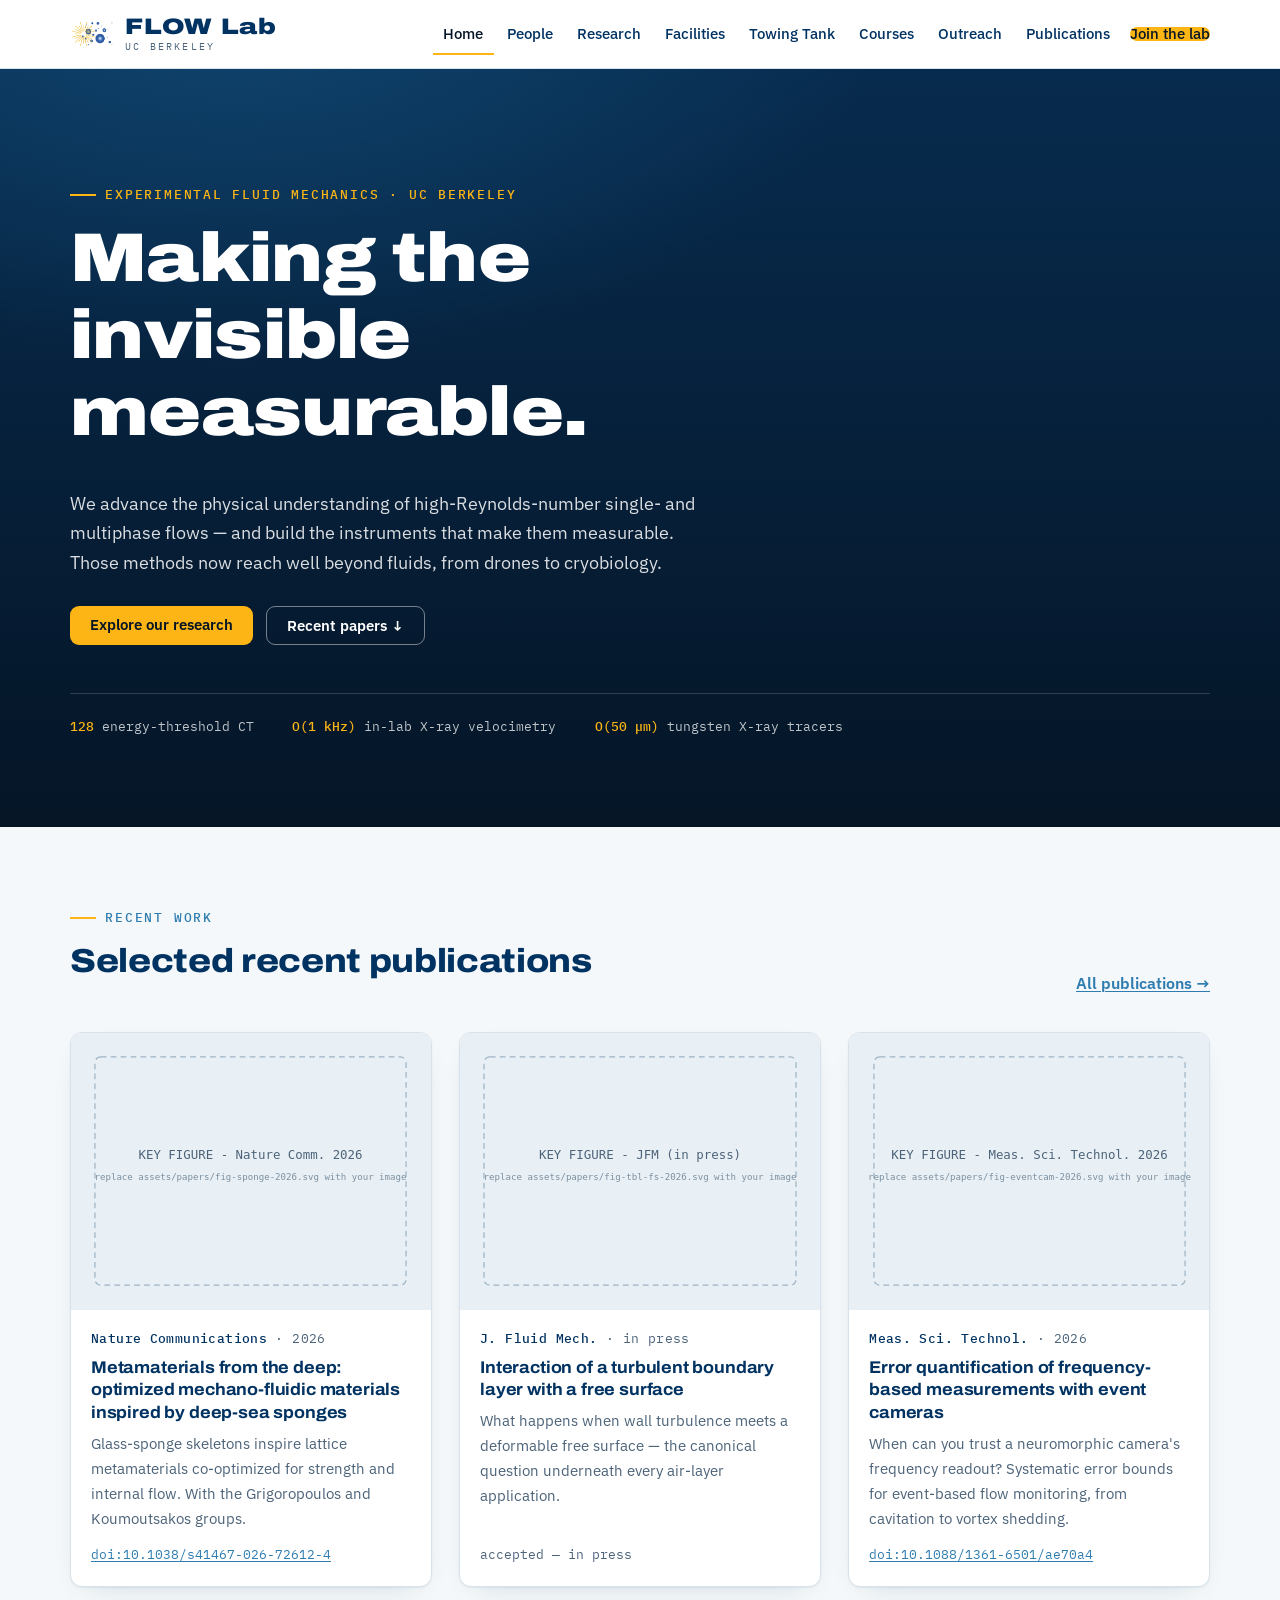
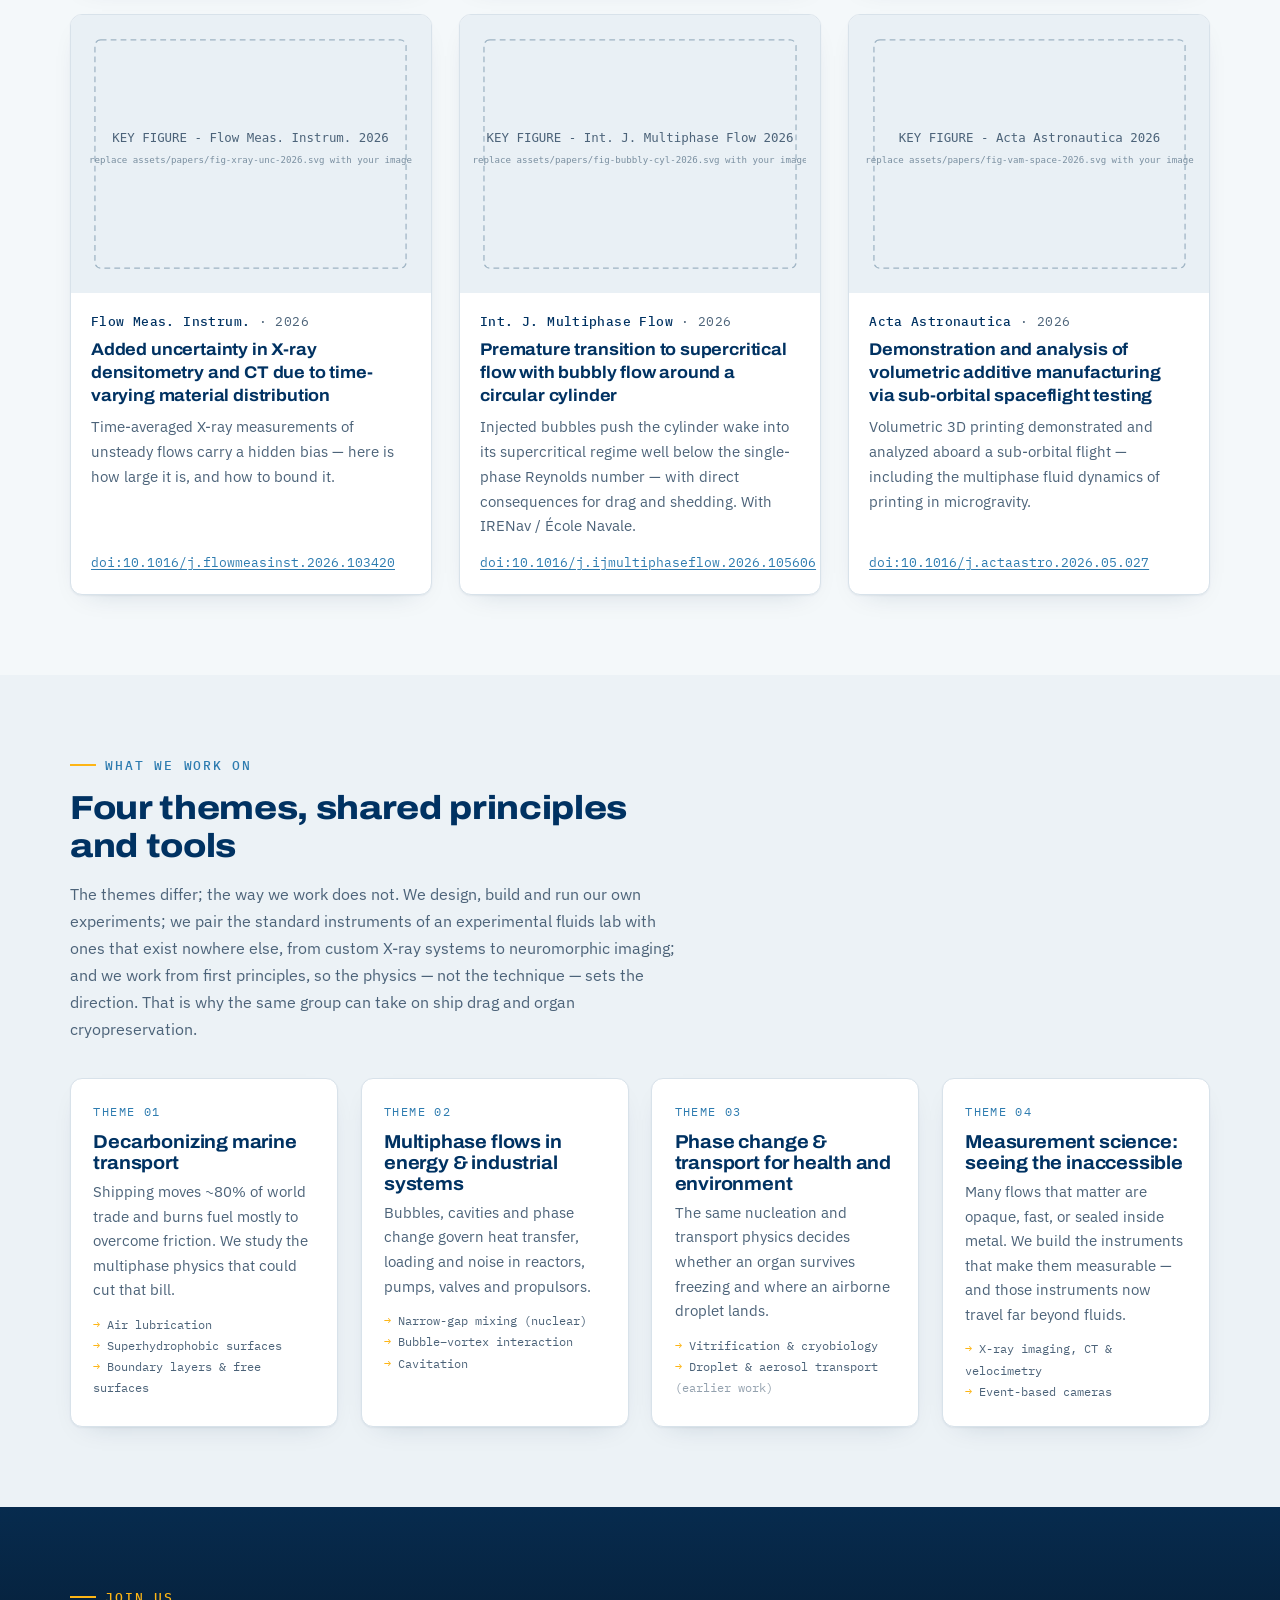
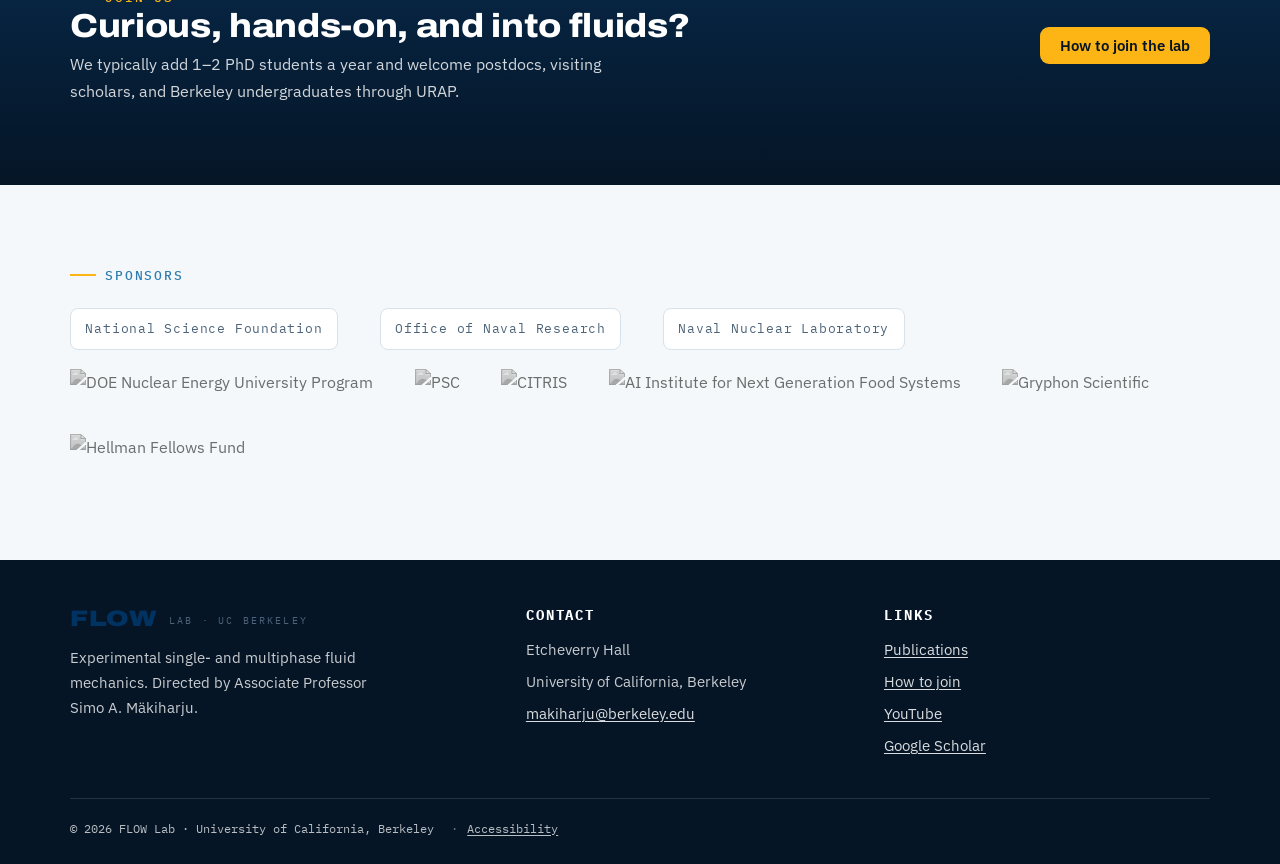
==== index.html @ 6fd6cc65 "Add files via upload" ====
<!DOCTYPE html>
<!-- =====================================================================
     FLOW LAB · HOME — hero, six recent-paper cards (assets/papers/), sponsors. To feature a new paper, copy a <article class="paper-card"> block.
     Site docs: README.md · Shared header/footer are duplicated on every
     page — edit them everywhere or use a tool like sed for global changes.
     ===================================================================== -->
<html lang="en">
<head>
  <meta charset="UTF-8">
  <meta name="viewport" content="width=device-width, initial-scale=1">
  <title>FLOW Lab — Experimental Fluid Mechanics at UC Berkeley</title>
  <meta name="description" content="The FLOW Lab at UC Berkeley advances the physical understanding of high-Reynolds-number single- and multiphase flows, and develops the X-ray, tomographic and event-based diagnostics that make opaque and fast phenomena measurable.">
  <link rel="preconnect" href="https://fonts.googleapis.com">
  <link rel="preconnect" href="https://fonts.gstatic.com" crossorigin>
  <link href="https://fonts.googleapis.com/css2?family=Archivo:wdth,wght@62..125,400..900&family=IBM+Plex+Sans:wght@400;500;600;700&family=IBM+Plex+Mono:wght@400;500&display=swap" rel="stylesheet">
  <link rel="stylesheet" href="css/style.css">
  <link rel="icon" type="image/png" href="assets/img/favicon.png">
</head>
<body>
<a class="skip-link" href="#main">Skip to content</a>

<!-- ======================= HEADER (same on every page; set aria-current on the active link) -->
<header class="site-head">
  <div class="container site-head__row">
    <a class="wordmark" href="index.html" aria-label="FLOW Lab home">
      <!-- Lab emblem (from the official logo). Swap assets/img/emblem.png to update. -->
      <img class="wordmark__emblem" src="assets/img/emblem.png" alt="" width="44" height="44">
      <span class="wordmark__text">
        <span class="wordmark__flow">FLOW Lab</span>
        <span class="wordmark__sub">UC Berkeley</span>
      </span>
    </a>
    <button class="nav-toggle" aria-expanded="false" aria-controls="site-nav">Menu</button>
    <nav id="site-nav" class="site-nav" aria-label="Main">
      <ul>
        <li><a href="index.html" aria-current="page">Home</a></li>
        <li><a href="people.html">People</a></li>
        <li><a href="research-areas.html">Research</a></li>
        <li><a href="facilities-equipment.html">Facilities</a></li>
        <li><a href="physical-model-test-facility.html">Towing Tank</a></li>
        <li><a href="courses.html">Courses</a></li>
        <li><a href="outreach.html">Outreach</a></li>
        <li><a href="publications.html">Publications</a></li>
        <li class="site-nav__cta"><a class="btn btn--gold" href="applying-to-join.html">Join the lab</a></li>
      </ul>
    </nav>
  </div>
</header>

<main id="main">

  <!-- ======================= HERO -->
  <section class="hero">
    <div class="bubbles" aria-hidden="true">
      <span></span><span></span><span></span><span></span><span></span>
      <span></span><span></span><span></span><span></span><span></span>
    </div>
    <div class="container">
      <p class="eyebrow">Experimental fluid mechanics · UC Berkeley</p>
      <!-- HEADLINE: alternatives if you want a different register —
           "Making the complex measurable."   (sober, academic)
           "Making the opaque measurable."    (literal: X-ray through metal)
           "Measuring what cannot be seen."   (no verb-forward claim)      -->
      <h1 class="hero__title">Making the invisible measurable.</h1>
      <p class="hero__lede">
        We advance the physical understanding of high-Reynolds-number single- and multiphase
        flows — and build the instruments that make them measurable. Those methods now reach
        well beyond fluids, from drones to cryobiology.
      </p>
      <div class="hero__actions">
        <a class="btn btn--gold" href="research-areas.html">Explore our research</a>
        <a class="btn btn--ghost" href="#recent-papers">Recent papers ↓</a>
      </div>
      <!-- Capability readout — chosen for what is RARE, not for the biggest
           numbers. Generic specs (tube voltage, tank length, frame rate) live
           on the Facilities page; these four are hard to find anywhere else. -->
      <p class="hero__stats">
        <span><b>128</b> energy-threshold CT</span>
        <span><b>O(1 kHz)</b> in-lab X-ray velocimetry</span>
        <span><b>O(50 µm)</b> tungsten X-ray tracers</span>
      </p>
    </div>
  </section>

  <!-- ======================= RECENT PAPERS
       TO ADD A PAPER: copy one <article class="paper-card"> … </article> block,
       paste it at the TOP of .paper-grid, and edit:
         1. the <img src> (put your figure in assets/, e.g. assets/papers/fig-mypaper-2026.png)
         2. the alt text (describe the figure)
         3. venue + year in .paper-card__meta
         4. the title + DOI links
         5. the one-sentence summary in .paper-card__note
       Keep ~6 cards here; move older ones to publications.html.              -->
  <section class="section" id="recent-papers">
    <div class="container">
      <div class="section__head section__head--row">
        <div>
          <p class="eyebrow">Recent work</p>
          <h2>Selected recent publications</h2>
        </div>
        <a class="section__more" href="publications.html">All publications →</a>
      </div>

      <div class="paper-grid">

        <!-- Paper: Nature Communications 2026 — sponge-inspired metamaterials -->
        <article class="paper-card reveal">
          <a class="paper-card__figwrap" href="https://doi.org/10.1038/s41467-026-72612-4">
            <!-- REPLACE with the paper's key figure -->
            <img src="assets/papers/fig-sponge-2026.svg" alt="Key figure: deep-sea-sponge-inspired mechano-fluidic metamaterial lattice" loading="lazy">
          </a>
          <div class="paper-card__body">
            <p class="paper-card__meta"><b>Nature Communications</b> · 2026</p>
            <h3 class="paper-card__title">
              <a href="https://doi.org/10.1038/s41467-026-72612-4">Metamaterials from the deep: optimized mechano-fluidic materials inspired by deep-sea sponges</a>
            </h3>
            <p class="paper-card__note">Glass-sponge skeletons inspire lattice metamaterials co-optimized for strength and internal flow. With the Grigoropoulos and Koumoutsakos groups.</p>
            <p class="paper-card__doi"><a href="https://doi.org/10.1038/s41467-026-72612-4">doi:10.1038/s41467-026-72612-4</a></p>
          </div>
        </article>
        <!-- Paper: JFM in press — turbulent boundary layer & free surface -->
        <article class="paper-card reveal">
          <a class="paper-card__figwrap" href="publications.html#journal">
            <!-- REPLACE with the paper's key figure -->
            <img src="assets/papers/fig-tbl-fs-2026.svg" alt="Key figure: turbulent boundary layer interacting with a free surface" loading="lazy">
          </a>
          <div class="paper-card__body">
            <p class="paper-card__meta"><b>J. Fluid Mech.</b> · in press</p>
            <h3 class="paper-card__title">
              <a href="publications.html#journal">Interaction of a turbulent boundary layer with a free surface</a>
            </h3>
            <p class="paper-card__note">What happens when wall turbulence meets a deformable free surface — the canonical question underneath every air-layer application.</p>
            <p class="paper-card__doi"><span class="pub-note">accepted — in press</span></p>
          </div>
        </article>
        <!-- Paper: Measurement Science & Technology 2026 — event cameras -->
        <article class="paper-card reveal">
          <a class="paper-card__figwrap" href="https://doi.org/10.1088/1361-6501/ae70a4">
            <!-- REPLACE with the paper's key figure -->
            <img src="assets/papers/fig-eventcam-2026.svg" alt="Key figure: error quantification of event-camera frequency measurements" loading="lazy">
          </a>
          <div class="paper-card__body">
            <p class="paper-card__meta"><b>Meas. Sci. Technol.</b> · 2026</p>
            <h3 class="paper-card__title">
              <a href="https://doi.org/10.1088/1361-6501/ae70a4">Error quantification of frequency-based measurements with event cameras</a>
            </h3>
            <p class="paper-card__note">When can you trust a neuromorphic camera's frequency readout? Systematic error bounds for event-based flow monitoring, from cavitation to vortex shedding.</p>
            <p class="paper-card__doi"><a href="https://doi.org/10.1088/1361-6501/ae70a4">doi:10.1088/1361-6501/ae70a4</a></p>
          </div>
        </article>
        <!-- Paper: Flow Measurement and Instrumentation 2026 — X-ray uncertainty -->
        <article class="paper-card reveal">
          <a class="paper-card__figwrap" href="https://doi.org/10.1016/j.flowmeasinst.2026.103420">
            <!-- REPLACE with the paper's key figure -->
            <img src="assets/papers/fig-xray-unc-2026.svg" alt="Key figure: added uncertainty in X-ray densitometry of unsteady flows" loading="lazy">
          </a>
          <div class="paper-card__body">
            <p class="paper-card__meta"><b>Flow Meas. Instrum.</b> · 2026</p>
            <h3 class="paper-card__title">
              <a href="https://doi.org/10.1016/j.flowmeasinst.2026.103420">Added uncertainty in X-ray densitometry and CT due to time-varying material distribution</a>
            </h3>
            <p class="paper-card__note">Time-averaged X-ray measurements of unsteady flows carry a hidden bias — here is how large it is, and how to bound it.</p>
            <p class="paper-card__doi"><a href="https://doi.org/10.1016/j.flowmeasinst.2026.103420">doi:10.1016/j.flowmeasinst.2026.103420</a></p>
          </div>
        </article>
        <!-- Paper: IJMF 2026 — premature supercritical transition -->
        <article class="paper-card reveal">
          <a class="paper-card__figwrap" href="https://doi.org/10.1016/j.ijmultiphaseflow.2026.105606">
            <!-- REPLACE with the paper's key figure -->
            <img src="assets/papers/fig-bubbly-cyl-2026.svg" alt="Key figure: bubbly flow around a circular cylinder in the supercritical regime" loading="lazy">
          </a>
          <div class="paper-card__body">
            <p class="paper-card__meta"><b>Int. J. Multiphase Flow</b> · 2026</p>
            <h3 class="paper-card__title">
              <a href="https://doi.org/10.1016/j.ijmultiphaseflow.2026.105606">Premature transition to supercritical flow with bubbly flow around a circular cylinder</a>
            </h3>
            <p class="paper-card__note">Injected bubbles push the cylinder wake into its supercritical regime well below the single-phase Reynolds number — with direct consequences for drag and shedding. With IRENav / École Navale.</p>
            <p class="paper-card__doi"><a href="https://doi.org/10.1016/j.ijmultiphaseflow.2026.105606">doi:10.1016/j.ijmultiphaseflow.2026.105606</a></p>
          </div>
        </article>
        <!-- Paper: Acta Astronautica 2026 — printing in microgravity -->
        <article class="paper-card reveal">
          <a class="paper-card__figwrap" href="https://doi.org/10.1016/j.actaastro.2026.05.027">
            <!-- REPLACE with the paper's key figure -->
            <img src="assets/papers/fig-vam-space-2026.svg" alt="Key figure: volumetric additive manufacturing aboard a sub-orbital flight" loading="lazy">
          </a>
          <div class="paper-card__body">
            <p class="paper-card__meta"><b>Acta Astronautica</b> · 2026</p>
            <h3 class="paper-card__title">
              <a href="https://doi.org/10.1016/j.actaastro.2026.05.027">Demonstration and analysis of volumetric additive manufacturing via sub-orbital spaceflight testing</a>
            </h3>
            <p class="paper-card__note">Volumetric 3D printing demonstrated and analyzed aboard a sub-orbital flight — including the multiphase fluid dynamics of printing in microgravity.</p>
            <p class="paper-card__doi"><a href="https://doi.org/10.1016/j.actaastro.2026.05.027">doi:10.1016/j.actaastro.2026.05.027</a></p>
          </div>
        </article>

      </div>
    </div>
  </section>

  <!-- ======================= RESEARCH AT A GLANCE -->
  <section class="section section--tint">
    <div class="container">
      <div class="section__head">
        <p class="eyebrow">What we work on</p>
        <!-- HEADING alternatives, if you want a different register:
             "Four themes, shared principles and tools"
             "Four themes, common physics, shared instruments"
             "Four themes, one way of working"                          -->
        <h2>Four themes, shared principles and tools</h2>
        <p style="margin:0.7rem 0 0; color:var(--slate); max-width:70ch;">
          The themes differ; the way we work does not. We design, build and run our own
          experiments; we pair the standard instruments of an experimental fluids lab with
          ones that exist nowhere else, from custom X-ray systems to neuromorphic imaging;
          and we work from first principles, so the physics — not the technique — sets the
          direction. That is why the same group can take on ship drag and organ
          cryopreservation.
        </p>
      </div>
      <!-- These four tiles mirror the theme headings on research-areas.html.
           Edit both together so the site tells one consistent story. -->
      <div class="tile-grid">
        <a class="tile reveal" href="research-areas.html#marine">
          <span class="tile__kicker">Theme 01</span>
          <h3>Decarbonizing marine transport</h3>
          <p>Shipping moves ~80% of world trade and burns fuel mostly to overcome friction. We study the multiphase physics that could cut that bill.</p>
          <ul class="tile__topics">
            <li>Air lubrication</li>
            <li>Superhydrophobic surfaces</li>
            <li>Boundary layers &amp; free surfaces</li>
          </ul>
        </a>
        <a class="tile reveal" href="research-areas.html#energy">
          <span class="tile__kicker">Theme 02</span>
          <h3>Multiphase flows in energy &amp; industrial systems</h3>
          <p>Bubbles, cavities and phase change govern heat transfer, loading and noise in reactors, pumps, valves and propulsors.</p>
          <ul class="tile__topics">
            <li>Narrow-gap mixing (nuclear)</li>
            <li>Bubble–vortex interaction</li>
            <li>Cavitation</li>
          </ul>
        </a>
        <a class="tile reveal" href="research-areas.html#health">
          <span class="tile__kicker">Theme 03</span>
          <h3>Phase change &amp; transport for health and environment</h3>
          <p>The same nucleation and transport physics decides whether an organ survives freezing and where an airborne droplet lands.</p>
          <ul class="tile__topics">
            <li>Vitrification &amp; cryobiology</li>
            <li>Droplet &amp; aerosol transport <span style="opacity:.6">(earlier work)</span></li>
          </ul>
        </a>
        <a class="tile reveal" href="research-areas.html#measurement">
          <span class="tile__kicker">Theme 04</span>
          <h3>Measurement science: seeing the inaccessible</h3>
          <p>Many flows that matter are opaque, fast, or sealed inside metal. We build the instruments that make them measurable — and those instruments now travel far beyond fluids.</p>
          <ul class="tile__topics">
            <li>X-ray imaging, CT &amp; velocimetry</li>
            <li>Event-based cameras</li>
          </ul>
        </a>
      </div>
    </div>
  </section>

  <!-- ======================= JOIN CALLOUT -->
  <section class="section section--navy">
    <div class="container callout">
      <div>
        <p class="eyebrow">Join us</p>
        <h2>Curious, hands-on, and into fluids?</h2>
        <p>We typically add 1–2 PhD students a year and welcome postdocs, visiting scholars, and Berkeley undergraduates through URAP.</p>
      </div>
      <a class="btn btn--gold" href="applying-to-join.html">How to join the lab</a>
    </div>
  </section>

  <!-- ======================= SPONSORS
       Logos hosted on flow.berkeley.edu are hotlinked; move them into assets/ when you deploy.
       ONR and NNL are shown as text badges — drop logo files into assets/ and swap if preferred. -->
  <section class="section">
    <div class="container">
      <p class="eyebrow">Sponsors</p>
      <div class="sponsor-row">
        <span class="sponsor-text">National Science Foundation</span>
        <span class="sponsor-text">Office of Naval Research</span>
        <span class="sponsor-text">Naval Nuclear Laboratory</span>
        <img src="https://neup.inl.gov/SiteAssets/NEUP%20Logo-Gold.png" alt="DOE Nuclear Energy University Program" loading="lazy">
        <img src="https://flow.berkeley.edu/wp-content/uploads/2019/12/PSC.png" alt="PSC" loading="lazy">
        <img src="https://flow.berkeley.edu/wp-content/uploads/2020/05/Citris-1024x385.png" alt="CITRIS" loading="lazy">
        <img src="https://flow.berkeley.edu/wp-content/uploads/2022/08/AIFS_logo.png" alt="AI Institute for Next Generation Food Systems" loading="lazy">
        <img src="https://flow.berkeley.edu/wp-content/uploads/2022/08/Gryphon_logo.png" alt="Gryphon Scientific" loading="lazy">
        <img src="https://flow.berkeley.edu/wp-content/uploads/2022/08/Hellman_logo.png" alt="Hellman Fellows Fund" loading="lazy">
      </div>
    </div>
  </section>

</main>

<!-- ======================= FOOTER (same on every page) -->
<footer class="site-foot">
  <div class="container site-foot__grid">
    <div>
      <a class="wordmark" href="index.html" aria-label="FLOW Lab home">
        <span class="wordmark__flow">FLOW</span>
        <span class="wordmark__sub">Lab · UC Berkeley</span>
      </a>
      <p style="margin-top:1rem; max-width:34ch; font-size:0.94rem;">
        Experimental single- and multiphase fluid mechanics. Directed by
        Associate Professor Simo A. Mäkiharju.
      </p>
    </div>
    <div>
      <h4>Contact</h4>
      <ul>
        <li>Etcheverry Hall</li>
        <li>University of California, Berkeley</li>
        <li><a href="mailto:makiharju@berkeley.edu">makiharju@berkeley.edu</a></li>
      </ul>
    </div>
    <div>
      <h4>Links</h4>
      <ul>
        <li><a href="publications.html">Publications</a></li>
        <li><a href="applying-to-join.html">How to join</a></li>
        <li><a href="https://www.youtube.com/@FLOWlab_fluids/featured">YouTube</a></li>
        <li><a href="https://scholar.google.com/citations?user=E8e8-Z8AAAAJ">Google Scholar</a></li>
      </ul>
    </div>
  </div>
  <div class="container site-foot__legal">
    <span>© <span id="year">2026</span> FLOW Lab · University of California, Berkeley</span>
    <span class="legal-sep" aria-hidden="true">·</span><a href="https://dap.berkeley.edu/get-help/report-web-accessibility-issue">Accessibility</a>
  </div>
</footer>

<script src="js/main.js"></script>
</body>
</html>
---- css/style.css ----
/* ==========================================================================
   FLOW LAB — UC BERKELEY · site stylesheet
   --------------------------------------------------------------------------
   One file, no build step. Sections:
     1. Design tokens  (colors, type, spacing — EDIT HERE FIRST)
     2. Base & typography
     3. Header / navigation
     4. Hero (home) + rising bubbles
     5. Page hero (interior pages)
     6. Sections, cards, paper cards
     7. People, media, spec lists, tables
     8. Callouts, sponsors, footer
     9. Utilities, reveal animation, accessibility
   ========================================================================== */

/* --------------------------------------------------------------------------
   1. DESIGN TOKENS — change the look of the whole site from here
   -------------------------------------------------------------------------- */
:root {
  /* Color — Berkeley navy + California Gold */
  --navy-950: #051526;   /* deepest water: hero bottom, footer          */
  --navy-900: #072B4E;   /* hero / header background                    */
  --navy-800: #0D3A66;   /* hover states on navy                        */
  --berkeley: #003262;   /* official Berkeley Blue (bands, headings)    */
  --sea:      #2E7CB0;   /* secondary accent (rules, icons)             */
  --gold:     #FDB515;   /* California Gold — the accent. Use sparingly */
  --gold-deep:#DE9A00;   /* gold hover                                  */
  --paper:    #F4F8FA;   /* page background, cool lab-white             */
  --card:     #FFFFFF;   /* card surfaces                               */
  --fig-bg:   #E9F0F5;   /* letterbox behind paper figures              */
  --ink:      #12263C;   /* body text on light                          */
  --slate:    #4C6379;   /* muted text, captions                        */
  --line:     #D8E2EA;   /* hairlines, card borders                     */

  /* Type — display / body / utility */
  --font-display: "Archivo", "Helvetica Neue", Arial, sans-serif;
  --font-body:    "IBM Plex Sans", "Segoe UI", system-ui, sans-serif;
  --font-mono:    "IBM Plex Mono", "SFMono-Regular", Consolas, monospace;

  /* Fluid type scale */
  --fs-hero: clamp(2.4rem, 5.6vw, 4.3rem);
  --fs-h1:   clamp(2rem, 4vw, 3rem);
  --fs-h2:   clamp(1.5rem, 2.6vw, 2.1rem);
  --fs-h3:   1.17rem;
  --fs-body: 1.02rem;
  --fs-small:0.9rem;
  --fs-mono: 0.8rem;

  /* Layout */
  --container: 1140px;
  --radius: 12px;
  --shadow: 0 1px 2px rgba(7, 43, 78, 0.06), 0 10px 28px -18px rgba(7, 43, 78, 0.25);
  --shadow-lift: 0 2px 4px rgba(7, 43, 78, 0.07), 0 18px 40px -18px rgba(7, 43, 78, 0.32);
}

/* --------------------------------------------------------------------------
   2. BASE & TYPOGRAPHY
   -------------------------------------------------------------------------- */
*, *::before, *::after { box-sizing: border-box; }

html { scroll-behavior: smooth; }

body {
  margin: 0;
  font-family: var(--font-body);
  font-size: var(--fs-body);
  line-height: 1.65;
  color: var(--ink);
  background: var(--paper);
  -webkit-font-smoothing: antialiased;
}

img, video, iframe { max-width: 100%; height: auto; display: block; }

h1, h2, h3, h4 {
  font-family: var(--font-display);
  font-stretch: 112%;               /* Archivo width axis: slightly expanded */
  line-height: 1.12;
  letter-spacing: -0.01em;
  color: var(--berkeley);
  margin: 0 0 0.5em;
}
h1 { font-size: var(--fs-h1); font-weight: 800; }
h2 { font-size: var(--fs-h2); font-weight: 800; }
h3 { font-size: var(--fs-h3); font-weight: 700; font-stretch: 106%; }

p { margin: 0 0 1em; }
a { color: var(--sea); text-decoration-thickness: 1px; text-underline-offset: 2px; }
a:hover { color: var(--berkeley); }

.container { width: min(var(--container), 100% - 2.5rem); margin-inline: auto; }

/* Mono eyebrow used above headings site-wide */
.eyebrow {
  font-family: var(--font-mono);
  font-size: var(--fs-mono);
  font-weight: 500;
  letter-spacing: 0.14em;
  text-transform: uppercase;
  color: var(--sea);
  margin: 0 0 0.9rem;
}
.eyebrow::before {
  content: "";
  display: inline-block;
  width: 1.6rem; height: 2px;
  background: var(--gold);
  vertical-align: 0.28em;
  margin-right: 0.6rem;
}

/* Figure captions — set in mono like a journal figure */
.figcap {
  font-family: var(--font-mono);
  font-size: var(--fs-mono);
  color: var(--slate);
  line-height: 1.55;
  margin-top: 0.7rem;
}

/* --------------------------------------------------------------------------
   3. HEADER / NAVIGATION  (identical markup on every page)
   -------------------------------------------------------------------------- */
.skip-link {
  position: absolute; left: 1rem; top: -3rem;
  background: var(--gold); color: var(--navy-950);
  padding: 0.5rem 1rem; border-radius: 6px; z-index: 100;
  font-weight: 600; transition: top 0.15s ease;
}
.skip-link:focus { top: 1rem; }

.site-head {
  position: sticky; top: 0; z-index: 50;
  background: #fff;                    /* white bar so the blue/gold logo reads */
  border-bottom: 1px solid var(--line);
}
.site-head__row {
  display: flex; align-items: center; justify-content: space-between;
  gap: 1rem; min-height: 68px;
}

/* Wordmark — lab emblem + name */
.wordmark { display: flex; align-items: center; gap: 0.7rem; text-decoration: none; line-height: 1; }
.wordmark__emblem { width: 44px; height: 44px; }
.wordmark__text { display: flex; flex-direction: column; }
.wordmark__flow {
  font-family: var(--font-display);
  font-stretch: 125%; font-weight: 900;
  font-size: 1.4rem; letter-spacing: 0.03em;
  color: var(--berkeley);
}
.wordmark__sub {
  font-family: var(--font-mono); font-size: 0.62rem;
  letter-spacing: 0.22em; text-transform: uppercase;
  color: var(--slate); margin-top: 4px;
}

.site-nav ul { list-style: none; margin: 0; padding: 0; display: flex; align-items: center; gap: 0.2rem; }
.site-nav a {
  display: block; padding: 0.55rem 0.65rem;
  font-size: 0.92rem; font-weight: 500;
  color: var(--berkeley); text-decoration: none;
  border-radius: 7px;
}
.site-nav a:hover { color: var(--navy-950); background: var(--fig-bg); }
.site-nav a[aria-current="page"] {
  color: var(--navy-950);
  box-shadow: inset 0 -2px 0 var(--gold);
  border-radius: 7px 7px 0 0;
}
.site-nav__cta { margin-left: 0.4rem; }
.site-nav__cta a { padding: 0; }
.site-nav__cta a:hover { background: none; }

.nav-toggle {
  display: none;
  font-family: var(--font-mono); font-size: 0.8rem; letter-spacing: 0.1em;
  background: transparent; color: var(--berkeley);
  border: 1px solid var(--line); border-radius: 7px;
  padding: 0.5rem 0.9rem; cursor: pointer;
}

/* Mobile nav */
@media (max-width: 980px) {
  .nav-toggle { display: inline-block; }
  .site-nav { display: none; position: absolute; left: 0; right: 0; top: 100%; background: #fff; border-bottom: 1px solid var(--line); box-shadow: var(--shadow); padding: 0.6rem 1.25rem 1.1rem; }
  .site-nav.is-open { display: block; }
  .site-nav ul { flex-direction: column; align-items: stretch; gap: 0.1rem; }
  .site-nav a { padding: 0.7rem 0.6rem; font-size: 1rem; }
  .site-nav a[aria-current="page"] { box-shadow: inset 3px 0 0 var(--gold); border-radius: 7px; }
  .site-nav__cta { margin: 0.6rem 0 0; }
}

/* Buttons */
.btn {
  display: inline-block; font-weight: 600; text-decoration: none;
  padding: 0.68rem 1.25rem; border-radius: 9px;
  font-size: 0.95rem; line-height: 1; transition: background 0.15s ease, transform 0.15s ease;
}
.btn--gold { background: var(--gold); color: var(--navy-950) !important; }
.btn--gold:hover { background: var(--gold-deep); transform: translateY(-1px); }
.btn--ghost { color: #fff !important; border: 1px solid rgba(255, 255, 255, 0.45); }
.btn--ghost:hover { border-color: #fff; background: rgba(255, 255, 255, 0.08); }
.btn--navy { background: var(--berkeley); color: #fff !important; }
.btn--navy:hover { background: var(--navy-800); }

/* --------------------------------------------------------------------------
   4. HERO (home) — deep water with rising bubbles
   -------------------------------------------------------------------------- */
.hero {
  position: relative; overflow: hidden;
  background:
    radial-gradient(1100px 620px at 18% -10%, #10456F 0%, rgba(16, 69, 111, 0) 60%),
    linear-gradient(180deg, var(--navy-900) 0%, var(--navy-950) 100%);
  color: #fff;
  padding: clamp(4.2rem, 9vw, 7.5rem) 0 clamp(3.2rem, 6vw, 5rem);
}
.hero .eyebrow { color: var(--gold); }
.hero__title {
  font-size: var(--fs-hero); font-weight: 900; font-stretch: 118%;
  color: #fff; max-width: 15ch; margin-bottom: 0.55em;
}
.hero__lede { font-size: 1.12rem; color: rgba(255, 255, 255, 0.85); max-width: 58ch; }
.hero__actions { display: flex; flex-wrap: wrap; gap: 0.8rem; margin-top: 1.8rem; }

/* Capability stats — real numbers from the lab, set like instrument readouts */
.hero__stats {
  display: flex; flex-wrap: wrap; gap: 0.6rem 2.4rem;
  margin-top: 3rem; padding-top: 1.4rem;
  border-top: 1px solid rgba(255, 255, 255, 0.16);
  font-family: var(--font-mono); font-size: var(--fs-mono);
  color: rgba(255, 255, 255, 0.75);
  position: relative; z-index: 2;
}
.hero__stats b { color: var(--gold); font-weight: 500; }

.hero .container { position: relative; z-index: 2; }

/* Rising bubbles — the signature. Decorative only (aria-hidden in HTML). */
.bubbles { position: absolute; inset: 0; z-index: 1; pointer-events: none; }
.bubbles span {
  position: absolute; bottom: -60px; display: block;
  border-radius: 50%;
  background: radial-gradient(circle at 32% 30%, rgba(255,255,255,0.5), rgba(255,255,255,0.05) 55%);
  border: 1px solid rgba(255, 255, 255, 0.28);
  animation: rise linear infinite;
  opacity: 0;
}
@keyframes rise {
  0%   { transform: translateY(0) translateX(0); opacity: 0; }
  8%   { opacity: 0.7; }
  50%  { transform: translateY(-46vh) translateX(14px); }
  92%  { opacity: 0.55; }
  100% { transform: translateY(-92vh) translateX(-8px); opacity: 0; }
}
.bubbles span:nth-child(1)  { left: 6%; width: 12px; height: 12px; animation-duration: 22s; animation-delay: 0s; }
.bubbles span:nth-child(2)  { left: 14%; width: 26px; height: 26px; animation-duration: 13s; animation-delay: 3s; }
.bubbles span:nth-child(3)  { left: 24%; width: 9px; height: 9px; animation-duration: 23s; animation-delay: 6s; }
.bubbles span:nth-child(4)  { left: 35%; width: 18px; height: 18px; animation-duration: 18s; animation-delay: 1.5s; }
.bubbles span:nth-child(5)  { left: 47%; width: 8px; height: 8px; animation-duration: 24s; animation-delay: 8s; }
.bubbles span:nth-child(6)  { left: 58%; width: 30px; height: 30px; animation-duration: 11s; animation-delay: 4s; }
.bubbles span:nth-child(7)  { left: 67%; width: 12px; height: 12px; animation-duration: 22s; animation-delay: 10s; }
.bubbles span:nth-child(8)  { left: 76%; width: 20px; height: 20px; animation-duration: 17s; animation-delay: 2s; }
.bubbles span:nth-child(9)  { left: 86%; width: 10px; height: 10px; animation-duration: 23s; animation-delay: 7s; }
.bubbles span:nth-child(10) { left: 93%; width: 15px; height: 15px; animation-duration: 20s; animation-delay: 5s; }

/* --------------------------------------------------------------------------
   5. PAGE HERO — slim navy band on interior pages
   -------------------------------------------------------------------------- */
.page-hero {
  background: linear-gradient(180deg, var(--navy-900), var(--berkeley));
  color: #fff;
  padding: clamp(2.6rem, 5vw, 4rem) 0;
}
.page-hero .eyebrow { color: var(--gold); }
.page-hero h1 { color: #fff; margin-bottom: 0.25em; }
.page-hero__lede { color: rgba(255, 255, 255, 0.85); max-width: 62ch; margin: 0; }

/* --------------------------------------------------------------------------
   6. SECTIONS & CARDS
   -------------------------------------------------------------------------- */
.section { padding: clamp(3rem, 6.5vw, 5rem) 0; }
.section--tint { background: #ECF2F6; }
.section--navy { background: linear-gradient(180deg, var(--navy-900), var(--navy-950)); color: #fff; }
.section--navy h2 { color: #fff; }
.section--navy .eyebrow { color: var(--gold); }

.section__head { max-width: 62ch; margin-bottom: 2.2rem; }
.section__head--row {
  max-width: none;
  display: flex; flex-wrap: wrap; align-items: end; justify-content: space-between; gap: 1rem;
}
.section__more { font-weight: 600; white-space: nowrap; }

/* --- Paper cards (front page: figure + a few words per paper) ------------- */
.paper-grid {
  display: grid; gap: 1.7rem;
  grid-template-columns: repeat(auto-fill, minmax(310px, 1fr));
}
.paper-card {
  background: var(--card);
  border: 1px solid var(--line);
  border-radius: var(--radius);
  overflow: hidden;
  box-shadow: var(--shadow);
  display: flex; flex-direction: column;
  transition: transform 0.18s ease, box-shadow 0.18s ease;
}
.paper-card:hover { transform: translateY(-3px); box-shadow: var(--shadow-lift); }

/* Figures are never cropped: contained + letterboxed, like a journal figure */
.paper-card__figwrap {
  display: block; background: var(--fig-bg);
  aspect-ratio: 4 / 3; padding: 0.9rem;
}
.paper-card__figwrap img { width: 100%; height: 100%; object-fit: contain; }

.paper-card__body { padding: 1.15rem 1.25rem 1.3rem; display: flex; flex-direction: column; gap: 0.45rem; flex: 1; }
.paper-card__meta {
  font-family: var(--font-mono); font-size: var(--fs-mono);
  color: var(--slate); letter-spacing: 0.03em; margin: 0;
}
.paper-card__meta b { color: var(--berkeley); font-weight: 500; }
.paper-card__title { margin: 0; font-size: 1.06rem; line-height: 1.35; }
.paper-card__title a { color: var(--berkeley); text-decoration: none; }
.paper-card__title a:hover { text-decoration: underline; text-decoration-color: var(--gold); text-decoration-thickness: 2px; }
.paper-card__note { margin: 0; font-size: 0.94rem; color: var(--slate); flex: 1; }
.paper-card__doi {
  margin: 0.35rem 0 0; font-family: var(--font-mono); font-size: var(--fs-mono);
}

/* --- Area tiles (research at a glance) ------------------------------------ */
.tile-grid { display: grid; gap: 1.4rem; grid-template-columns: repeat(auto-fill, minmax(240px, 1fr)); }
.tile {
  background: var(--card); border: 1px solid var(--line); border-radius: var(--radius);
  padding: 1.4rem 1.4rem 1.5rem; box-shadow: var(--shadow);
  text-decoration: none; display: block; color: var(--ink);
  transition: transform 0.18s ease, box-shadow 0.18s ease;
}
.tile:hover { transform: translateY(-3px); box-shadow: var(--shadow-lift); color: var(--ink); }
.tile h3 { margin-bottom: 0.4rem; }
.tile p { margin: 0; font-size: 0.93rem; color: var(--slate); }
.tile__kicker {
  font-family: var(--font-mono); font-size: 0.72rem; letter-spacing: 0.12em;
  text-transform: uppercase; color: var(--sea); display: block; margin-bottom: 0.7rem;
}

/* --------------------------------------------------------------------------
   7. CONTENT PATTERNS — prose, media rows, people, specs, tables
   -------------------------------------------------------------------------- */
.prose { max-width: 72ch; }
.prose h2 { margin-top: 2.2rem; }
.prose ul { padding-left: 1.2rem; }
.prose li { margin-bottom: 0.45rem; }

/* Alternating media/text rows (research page) */
.media-row {
  display: grid; grid-template-columns: 1fr 1fr; gap: 2.6rem;
  align-items: center; padding: 2.4rem 0;
  border-top: 1px solid var(--line);
}
.media-row:first-of-type { border-top: 0; }
.media-row--flip .media-row__media { order: 2; }
.media-row__media img,
.media-row__media video {
  border-radius: var(--radius); border: 1px solid var(--line);
  background: var(--fig-bg); width: 100%;
}
.media-row h3 { font-size: 1.35rem; }
@media (max-width: 800px) {
  .media-row { grid-template-columns: 1fr; gap: 1.2rem; }
  .media-row--flip .media-row__media { order: 0; }
}

/* Video embeds */
.video-grid { display: grid; gap: 1.6rem; grid-template-columns: repeat(auto-fit, minmax(300px, 1fr)); }
.video-embed { aspect-ratio: 16 / 9; width: 100%; border: 0; border-radius: var(--radius); background: var(--navy-950); }

/* People */
.people-grid { display: grid; gap: 1.5rem; grid-template-columns: repeat(auto-fill, minmax(215px, 1fr)); }
.person {
  background: var(--card); border: 1px solid var(--line); border-radius: var(--radius);
  padding: 1.1rem; text-align: center; box-shadow: var(--shadow);
}
.person__photo {
  width: 128px; height: 128px; border-radius: 50%;
  object-fit: cover; margin: 0.3rem auto 0.9rem;
  border: 3px solid var(--paper); box-shadow: 0 0 0 2px var(--line);
}
.person__initials {
  width: 128px; height: 128px; border-radius: 50%;
  margin: 0.3rem auto 0.9rem;
  display: grid; place-items: center;
  background: var(--berkeley); color: var(--gold);
  font-family: var(--font-display); font-weight: 800; font-size: 2rem; font-stretch: 115%;
}
.person h3 { margin-bottom: 0.15rem; }
.person__role { font-family: var(--font-mono); font-size: 0.75rem; letter-spacing: 0.08em; text-transform: uppercase; color: var(--slate); margin: 0 0 0.5rem; }
.person__links { font-size: var(--fs-small); }
.person__links a { margin: 0 0.3rem; }

/* Alumni — compact two-column list */
.alumni-list { columns: 2; column-gap: 3rem; list-style: none; padding: 0; margin: 0; }
.alumni-list li { break-inside: avoid; padding: 0.55rem 0; border-bottom: 1px solid var(--line); font-size: 0.95rem; }
.alumni-list b { color: var(--berkeley); font-weight: 600; }
.alumni-list span { color: var(--slate); }
@media (max-width: 720px) { .alumni-list { columns: 1; } }

/* Spec lists (facilities) — mono values, like an equipment schedule */
.spec-list { list-style: none; padding: 0; margin: 0; }
.spec-list li {
  padding: 0.7rem 0; border-bottom: 1px solid var(--line);
  display: flex; gap: 1rem; align-items: baseline;
}
.spec-list li::before { content: "▸"; color: var(--gold); flex: 0 0 auto; }

/* Simple tables (courses) */
.table { width: 100%; border-collapse: collapse; font-size: 0.97rem; }
.table th {
  text-align: left; font-family: var(--font-mono); font-size: var(--fs-mono);
  letter-spacing: 0.1em; text-transform: uppercase; color: var(--slate);
  border-bottom: 2px solid var(--berkeley); padding: 0.6rem 0.8rem 0.5rem;
}
.table td { padding: 0.65rem 0.8rem; border-bottom: 1px solid var(--line); vertical-align: top; }
.table td:first-child { font-family: var(--font-mono); font-size: 0.86rem; white-space: nowrap; color: var(--berkeley); }

/* Publications list */
.pub-list { list-style: none; padding: 0; margin: 0; counter-reset: pub; }
.pub-list > li {
  counter-increment: pub -1;   /* descending: <ol style="counter-reset: pub N+1"> */
  position: relative; padding: 1rem 0 1rem 3.4rem;
  border-bottom: 1px solid var(--line);
}
.pub-list > li::before {
  content: counter(pub);
  position: absolute; left: 0; top: 1.15rem;
  font-family: var(--font-mono); font-size: 0.85rem; color: var(--sea);
}
.pub-list b { color: var(--berkeley); font-weight: 600; }
.pub-list .pub-doi { font-family: var(--font-mono); font-size: var(--fs-mono); }
.pub-links { display: flex; flex-wrap: wrap; gap: 0.2rem 1.3rem;
  font-family: var(--font-mono); font-size: var(--fs-mono); margin-top: 0.3rem; }
.pub-award { display: block; margin-top: 0.3rem; font-size: 0.88rem;
  color: #7A5300; font-style: italic; }   /* dark gold: 6.9:1 on white */
.pub-note { color: var(--slate); }
.pub-fallback { color: var(--slate); }

/* --------------------------------------------------------------------------
   8. CALLOUTS, SPONSORS, FOOTER
   -------------------------------------------------------------------------- */
.callout {
  display: grid; grid-template-columns: 1.4fr auto; gap: 2rem; align-items: center;
}
@media (max-width: 720px) { .callout { grid-template-columns: 1fr; } }
.callout h2 { margin-bottom: 0.35rem; }
.callout p { margin: 0; color: rgba(255, 255, 255, 0.82); max-width: 55ch; }

.sponsor-row {
  display: flex; flex-wrap: wrap; align-items: center;
  gap: 1.2rem 2.6rem; margin-top: 1.4rem;
}
.sponsor-row img {
  height: 46px; width: auto;
  filter: grayscale(1) contrast(0.7); opacity: 0.75;
  transition: filter 0.15s ease, opacity 0.15s ease;
}
.sponsor-row img:hover { filter: none; opacity: 1; }
.sponsor-row .sponsor-text {
  font-family: var(--font-mono); font-size: 0.82rem; letter-spacing: 0.06em;
  color: var(--slate); border: 1px solid var(--line);
  padding: 0.55rem 0.9rem; border-radius: 8px; background: var(--card);
}

.site-foot { background: var(--navy-950); color: rgba(255, 255, 255, 0.78); }
.site-foot a { color: rgba(255, 255, 255, 0.85); }
.site-foot a:hover { color: var(--gold); }
.site-foot__grid {
  display: grid; gap: 2rem; grid-template-columns: 1.3fr 1fr 1fr;
  padding: 3rem 0 2rem;
}
@media (max-width: 780px) { .site-foot__grid { grid-template-columns: 1fr; } }
.site-foot h4 {
  color: #fff; font-size: 0.85rem; font-family: var(--font-mono);
  font-stretch: 100%; letter-spacing: 0.14em; text-transform: uppercase;
  margin-bottom: 0.9rem;
}
.site-foot ul { list-style: none; margin: 0; padding: 0; }
.site-foot li { margin-bottom: 0.45rem; font-size: 0.94rem; }
.site-foot__legal {
  border-top: 1px solid rgba(255, 255, 255, 0.12);
  padding: 1.2rem 0 1.6rem;
  font-family: var(--font-mono); font-size: 0.78rem;
  color: rgba(255, 255, 255, 0.72);   /* 9.1:1 on navy-950 */
}
.site-foot__legal a { color: rgba(255, 255, 255, 0.72); text-decoration: underline; text-underline-offset: 2px; }
.site-foot__legal a:hover, .site-foot__legal a:focus-visible { color: var(--gold); }
.site-foot__legal .legal-sep { margin: 0 0.6rem; opacity: 0.55; }

/* --------------------------------------------------------------------------
   9. UTILITIES, REVEAL, ACCESSIBILITY
   -------------------------------------------------------------------------- */
.mt-2 { margin-top: 2rem; }
.center { text-align: center; }

/* Scroll reveal — JS adds .is-in; harmless if JS is disabled */
.reveal { opacity: 1; transform: none; }
@media (prefers-reduced-motion: no-preference) {
  .js .reveal { opacity: 0; transform: translateY(14px); transition: opacity 0.5s ease, transform 0.5s ease; }
  .js .reveal.is-in { opacity: 1; transform: none; }
}

/* Research-area activity line + key papers (research-areas.html) */
.area-meta {
  display: flex; flex-wrap: wrap; align-items: center; gap: 0.5rem 0.9rem;
  margin: 0 0 0.8rem; font-family: var(--font-mono); font-size: var(--fs-mono);
  color: var(--slate);
}
.area-flag {
  display: inline-flex; align-items: center; gap: 0.4rem;
  color: var(--berkeley); font-weight: 500;
}
.area-flag::before {
  content: ""; width: 8px; height: 8px; border-radius: 50%;
  background: var(--gold); box-shadow: 0 0 0 3px rgba(253, 181, 21, 0.25);
}
.area-flag--past { color: var(--slate); }
.area-flag--past::before { background: var(--slate); box-shadow: none; opacity: 0.5; }
.area-papers { list-style: none; padding: 0; margin: 0.9rem 0 0; border-top: 1px solid var(--line); }
.area-papers > li { padding: 0.45rem 0 0; font-size: 0.9rem; line-height: 1.45; }
.area-papers > li:first-child { padding-top: 0.7rem; }
.area-papers__label {
  font-family: var(--font-mono); font-size: 0.72rem; letter-spacing: 0.14em;
  text-transform: uppercase; color: var(--slate); margin: 0.9rem 0 0;
}
.area-papers a { color: var(--berkeley); text-decoration: none;
  text-decoration-color: var(--gold); }
.area-papers a:hover { text-decoration: underline; text-decoration-thickness: 2px; }
/* Tile sub-topic list on the homepage */
.tile__topics {
  margin: 0.7rem 0 0; padding: 0; list-style: none;
  font-family: var(--font-mono); font-size: 0.78rem; line-height: 1.7; color: var(--slate);
}
.tile__topics li::before { content: "→ "; color: var(--gold); }

/* Motion off: hide bubbles, kill smooth scroll */
@media (prefers-reduced-motion: reduce) {
  html { scroll-behavior: auto; }
  .bubbles { display: none; }
  * { animation-duration: 0.001s !important; transition-duration: 0.001s !important; }
}

/* Keyboard focus */
:focus-visible { outline: 3px solid var(--berkeley); outline-offset: 2px; border-radius: 4px; }
.hero :focus-visible, .page-hero :focus-visible,
.section--navy :focus-visible, .site-foot :focus-visible { outline-color: var(--gold); }

::selection { background: var(--gold); color: var(--navy-950); }
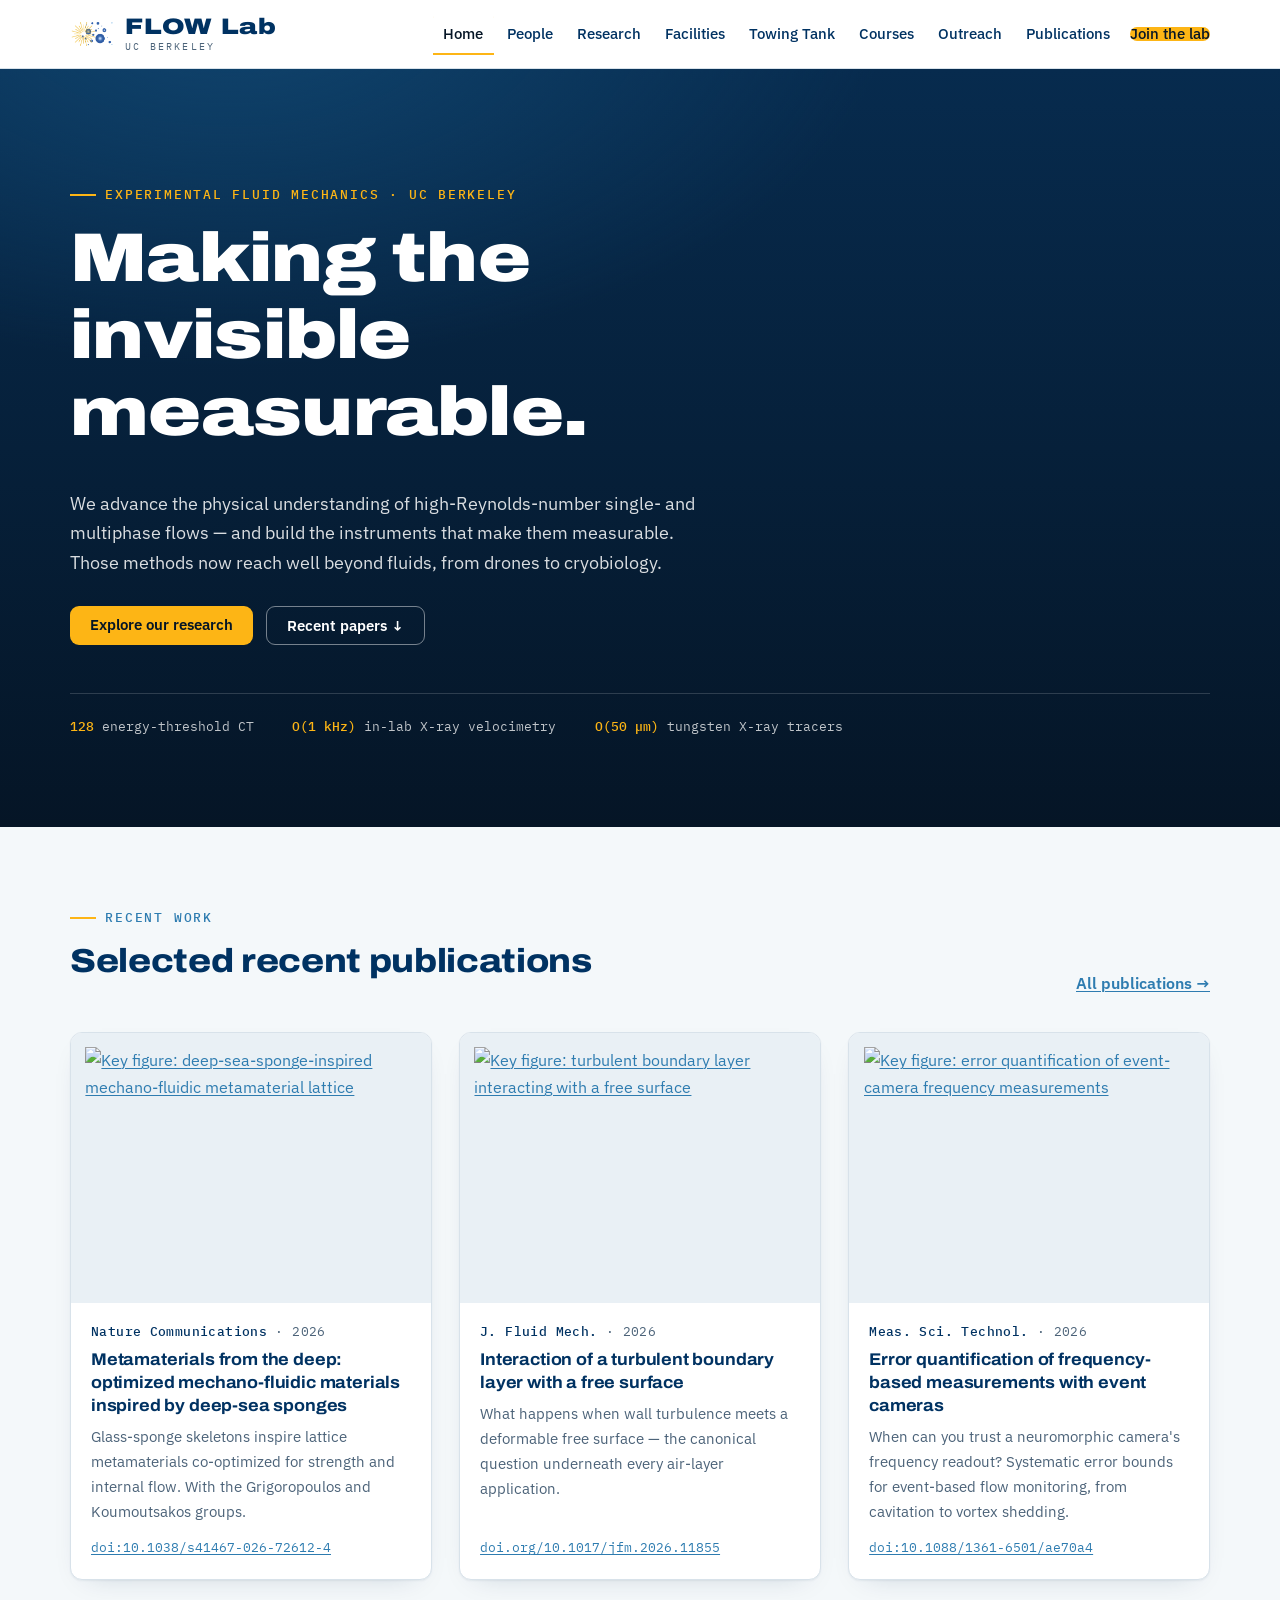
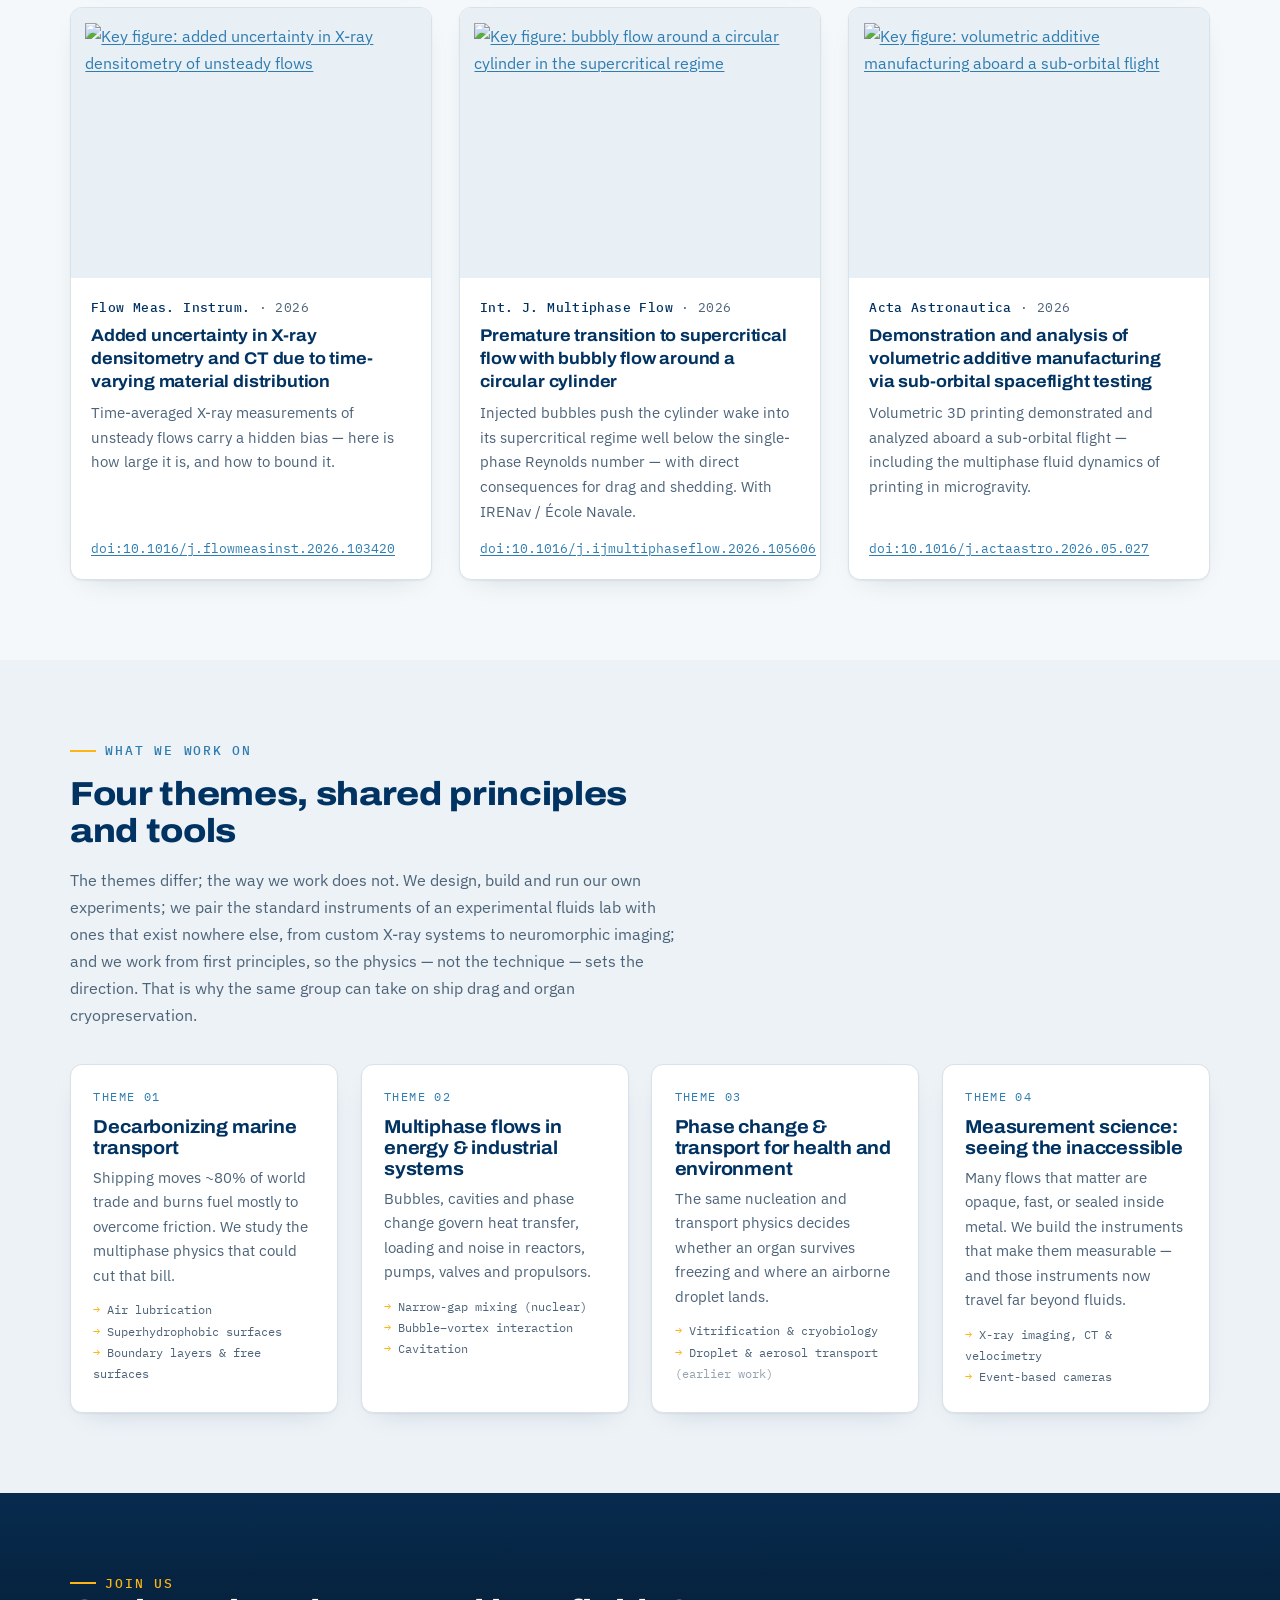
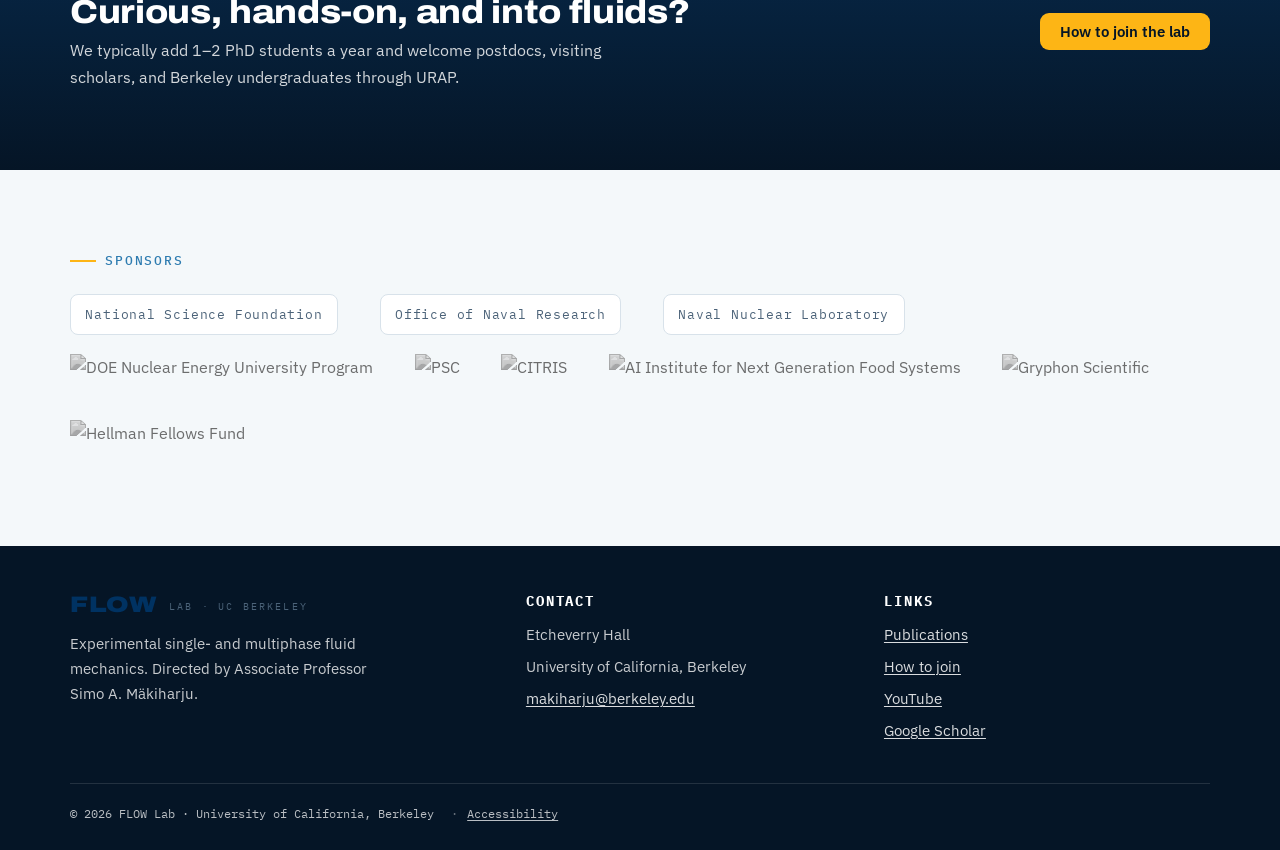
==== commit d81133b9: "Add files via upload" ====
--- a/index.html
+++ b/index.html
@@ -107,7 +107,7 @@
         <article class="paper-card reveal">
           <a class="paper-card__figwrap" href="https://doi.org/10.1038/s41467-026-72612-4">
             <!-- REPLACE with the paper's key figure -->
-            <img src="assets/papers/fig-sponge-2026.svg" alt="Key figure: deep-sea-sponge-inspired mechano-fluidic metamaterial lattice" loading="lazy">
+            <img src="assets/papers/DeepSea.png" alt="Key figure: deep-sea-sponge-inspired mechano-fluidic metamaterial lattice" loading="lazy">
           </a>
           <div class="paper-card__body">
             <p class="paper-card__meta"><b>Nature Communications</b> · 2026</p>
@@ -122,22 +122,24 @@
         <article class="paper-card reveal">
           <a class="paper-card__figwrap" href="publications.html#journal">
             <!-- REPLACE with the paper's key figure -->
-            <img src="assets/papers/fig-tbl-fs-2026.svg" alt="Key figure: turbulent boundary layer interacting with a free surface" loading="lazy">
-          </a>
-          <div class="paper-card__body">
-            <p class="paper-card__meta"><b>J. Fluid Mech.</b> · in press</p>
+            <img src="assets/papers/Interaction.png" alt="Key figure: turbulent boundary layer interacting with a free surface" loading="lazy">
+          </a>
+          <div class="paper-card__body">
+            <p class="paper-card__meta"><b>J. Fluid Mech.</b> · 2026</p>
             <h3 class="paper-card__title">
               <a href="publications.html#journal">Interaction of a turbulent boundary layer with a free surface</a>
             </h3>
             <p class="paper-card__note">What happens when wall turbulence meets a deformable free surface — the canonical question underneath every air-layer application.</p>
-            <p class="paper-card__doi"><span class="pub-note">accepted — in press</span></p>
+            <p class="paper-card__doi"><a href="https://doi.org/10.1017/jfm.2026.11855">doi.org/10.1017/jfm.2026.11855</a></p>
+
+
           </div>
         </article>
         <!-- Paper: Measurement Science & Technology 2026 — event cameras -->
         <article class="paper-card reveal">
           <a class="paper-card__figwrap" href="https://doi.org/10.1088/1361-6501/ae70a4">
             <!-- REPLACE with the paper's key figure -->
-            <img src="assets/papers/fig-eventcam-2026.svg" alt="Key figure: error quantification of event-camera frequency measurements" loading="lazy">
+            <img src="assets/papers/ErrorQ.jpg" alt="Key figure: error quantification of event-camera frequency measurements" loading="lazy">
           </a>
           <div class="paper-card__body">
             <p class="paper-card__meta"><b>Meas. Sci. Technol.</b> · 2026</p>
@@ -152,7 +154,7 @@
         <article class="paper-card reveal">
           <a class="paper-card__figwrap" href="https://doi.org/10.1016/j.flowmeasinst.2026.103420">
             <!-- REPLACE with the paper's key figure -->
-            <img src="assets/papers/fig-xray-unc-2026.svg" alt="Key figure: added uncertainty in X-ray densitometry of unsteady flows" loading="lazy">
+            <img src="assets/papers/AddedUncert.png" alt="Key figure: added uncertainty in X-ray densitometry of unsteady flows" loading="lazy">
           </a>
           <div class="paper-card__body">
             <p class="paper-card__meta"><b>Flow Meas. Instrum.</b> · 2026</p>
@@ -167,7 +169,7 @@
         <article class="paper-card reveal">
           <a class="paper-card__figwrap" href="https://doi.org/10.1016/j.ijmultiphaseflow.2026.105606">
             <!-- REPLACE with the paper's key figure -->
-            <img src="assets/papers/fig-bubbly-cyl-2026.svg" alt="Key figure: bubbly flow around a circular cylinder in the supercritical regime" loading="lazy">
+            <img src="assets/papers/Premature.png" alt="Key figure: bubbly flow around a circular cylinder in the supercritical regime" loading="lazy">
           </a>
           <div class="paper-card__body">
             <p class="paper-card__meta"><b>Int. J. Multiphase Flow</b> · 2026</p>
@@ -182,7 +184,7 @@
         <article class="paper-card reveal">
           <a class="paper-card__figwrap" href="https://doi.org/10.1016/j.actaastro.2026.05.027">
             <!-- REPLACE with the paper's key figure -->
-            <img src="assets/papers/fig-vam-space-2026.svg" alt="Key figure: volumetric additive manufacturing aboard a sub-orbital flight" loading="lazy">
+            <img src="assets/papers/SpaceVial.jpg" alt="Key figure: volumetric additive manufacturing aboard a sub-orbital flight" loading="lazy">
           </a>
           <div class="paper-card__body">
             <p class="paper-card__meta"><b>Acta Astronautica</b> · 2026</p>
